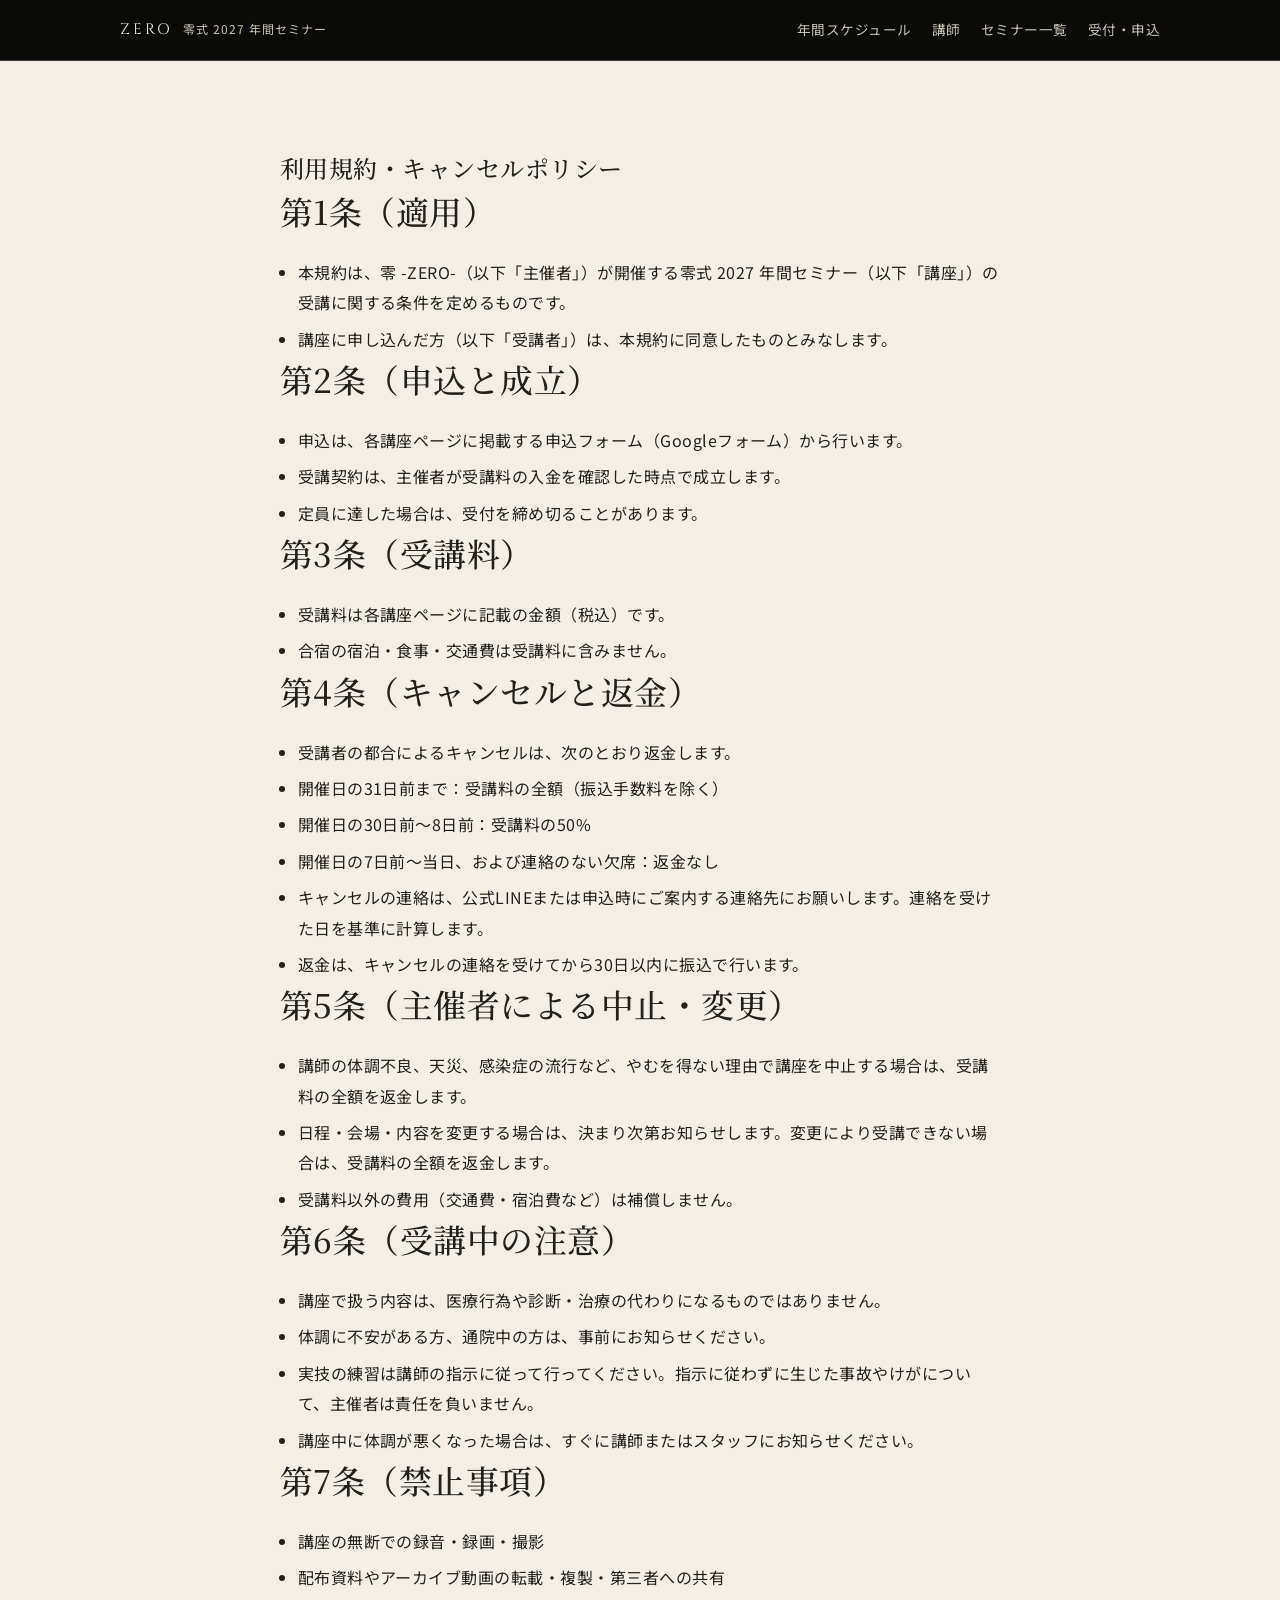
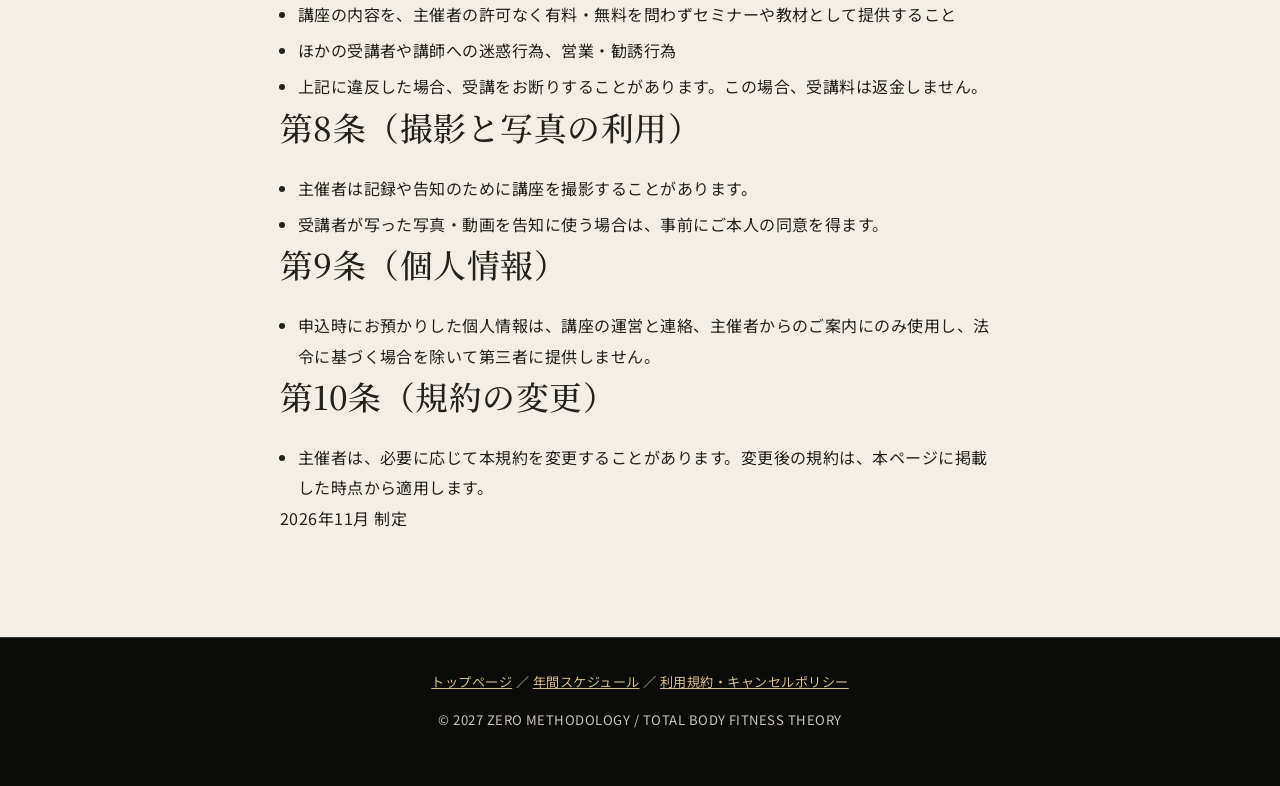
==== terms/index.html @ 41028b2f "持ち物・申込方法・キャンセル条件を全講座に設定し、利用規約ページを追加 Co-Authored-By: Claude Opus 5.5 <noreply@anthropic.com>" ====
<!DOCTYPE html>
<html lang="ja" class="no-js">
<head>
<meta charset="UTF-8">
<meta name="viewport" content="width=device-width, initial-scale=1.0, viewport-fit=cover">
<title>利用規約・キャンセルポリシー｜零式 2027 年間セミナー</title>
<meta name="description" content="零式 2027 年間セミナーの利用規約とキャンセルポリシーです。">
<meta property="og:title" content="利用規約・キャンセルポリシー｜零式 2027 年間セミナー">
<meta property="og:description" content="零式 2027 年間セミナーの利用規約とキャンセルポリシーです。">
<meta property="og:type" content="website">
<link rel="preconnect" href="https://fonts.googleapis.com">
<link rel="preconnect" href="https://fonts.gstatic.com" crossorigin>
<link rel="stylesheet" href="https://fonts.googleapis.com/css2?family=Cinzel:wght@400;500&family=Noto+Sans+JP:wght@400;500&family=Noto+Serif+JP:wght@500&display=swap">
<link rel="stylesheet" href="../assets/style.css?v=4294c8380e01">
<script src="../assets/main.js?v=65ad460fbd22" defer></script>
</head>
<body class="has-sticky">
<a class="skip" href="#main">本文へ移動</a>
<header class="site-header"><div class="wrap">
  <a class="brand" href="../">ZERO<small>零式 2027 年間セミナー</small></a>
  <nav class="nav" aria-label="サイト内">
    <a href="../#schedule">年間スケジュール</a><a href="../#instructor">講師</a><a href="../#seminars">セミナー一覧</a><a href="../#entry">受付・申込</a>
  </nav>
  <details class="mobile-menu"><summary>メニュー</summary><nav aria-label="スマートフォンのサイト内メニュー"><a href="../#schedule">年間スケジュール</a><a href="../#instructor">講師プロフィール</a><a href="../#seminars">セミナー一覧</a><a href="../#entry">受付・申込</a></nav></details>
</div></header>
<main id="main"><section class="sec-ivory"><div class="wrap narrow"><h1>利用規約・キャンセルポリシー</h1><h2>第1条（適用）</h2><ul class="dots"><li>本規約は、零 -ZERO-（以下「主催者」）が開催する零式 2027 年間セミナー（以下「講座」）の受講に関する条件を定めるものです。</li><li>講座に申し込んだ方（以下「受講者」）は、本規約に同意したものとみなします。</li></ul><h2>第2条（申込と成立）</h2><ul class="dots"><li>申込は、各講座ページに掲載する申込フォーム（Googleフォーム）から行います。</li><li>受講契約は、主催者が受講料の入金を確認した時点で成立します。</li><li>定員に達した場合は、受付を締め切ることがあります。</li></ul><h2>第3条（受講料）</h2><ul class="dots"><li>受講料は各講座ページに記載の金額（税込）です。</li><li>合宿の宿泊・食事・交通費は受講料に含みません。</li></ul><h2>第4条（キャンセルと返金）</h2><ul class="dots"><li>受講者の都合によるキャンセルは、次のとおり返金します。</li><li>開催日の31日前まで：受講料の全額（振込手数料を除く）</li><li>開催日の30日前〜8日前：受講料の50%</li><li>開催日の7日前〜当日、および連絡のない欠席：返金なし</li><li>キャンセルの連絡は、公式LINEまたは申込時にご案内する連絡先にお願いします。連絡を受けた日を基準に計算します。</li><li>返金は、キャンセルの連絡を受けてから30日以内に振込で行います。</li></ul><h2>第5条（主催者による中止・変更）</h2><ul class="dots"><li>講師の体調不良、天災、感染症の流行など、やむを得ない理由で講座を中止する場合は、受講料の全額を返金します。</li><li>日程・会場・内容を変更する場合は、決まり次第お知らせします。変更により受講できない場合は、受講料の全額を返金します。</li><li>受講料以外の費用（交通費・宿泊費など）は補償しません。</li></ul><h2>第6条（受講中の注意）</h2><ul class="dots"><li>講座で扱う内容は、医療行為や診断・治療の代わりになるものではありません。</li><li>体調に不安がある方、通院中の方は、事前にお知らせください。</li><li>実技の練習は講師の指示に従って行ってください。指示に従わずに生じた事故やけがについて、主催者は責任を負いません。</li><li>講座中に体調が悪くなった場合は、すぐに講師またはスタッフにお知らせください。</li></ul><h2>第7条（禁止事項）</h2><ul class="dots"><li>講座の無断での録音・録画・撮影</li><li>配布資料やアーカイブ動画の転載・複製・第三者への共有</li><li>講座の内容を、主催者の許可なく有料・無料を問わずセミナーや教材として提供すること</li><li>ほかの受講者や講師への迷惑行為、営業・勧誘行為</li><li>上記に違反した場合、受講をお断りすることがあります。この場合、受講料は返金しません。</li></ul><h2>第8条（撮影と写真の利用）</h2><ul class="dots"><li>主催者は記録や告知のために講座を撮影することがあります。</li><li>受講者が写った写真・動画を告知に使う場合は、事前にご本人の同意を得ます。</li></ul><h2>第9条（個人情報）</h2><ul class="dots"><li>申込時にお預かりした個人情報は、講座の運営と連絡、主催者からのご案内にのみ使用し、法令に基づく場合を除いて第三者に提供しません。</li></ul><h2>第10条（規約の変更）</h2><ul class="dots"><li>主催者は、必要に応じて本規約を変更することがあります。変更後の規約は、本ページに掲載した時点から適用します。</li></ul><p>2026年11月 制定</p></div></section></main>
<footer class="site-footer">
  <p><a href="../">トップページ</a> ／ <a href="../#schedule">年間スケジュール</a> ／ <a href="../terms/">利用規約・キャンセルポリシー</a></p>
  <p>© 2027 ZERO METHODOLOGY / TOTAL BODY FITNESS THEORY</p>
</footer>
<div class="sticky-cta"><a class="btn solid" href="https://lin.ee/Tzghten" rel="noopener">LINEで問い合わせる</a></div>
</body>
</html>
---- assets/style.css ----
/* 静かな高級感・専門性・人の手の温かさ
   黒／チャコール／アイボリー／シャンパンゴールド。見出し=明朝、本文=ゴシック */
:root{
  --black:#0b0b0a; --charcoal:#1a1917; --charcoal-2:#24221f; --line:#3a3631;
  --ivory:#f4efe6; --ivory-2:#e9e2d6; --text:#ece7de; --text-sub:#c9c2b6;
  --ink:#24211d; --ink-sub:#5a534a;
  --gold:#d4bc8c; --gold-deep:#a8895a; --gold-soft:rgba(212,188,140,.38);
  --serif:'Noto Serif JP','Hiragino Mincho ProN','Yu Mincho',serif;
  --sans:'Noto Sans JP','Hiragino Sans','Yu Gothic',system-ui,sans-serif;
  --en:'Cinzel','Times New Roman',serif;
  --radius:4px;
}
*{box-sizing:border-box}
html{scroll-behavior:smooth;scroll-padding-top:84px;-webkit-text-size-adjust:100%}
body{margin:0;background:var(--black);color:var(--text);font-family:var(--sans);font-size:16px;line-height:1.9;letter-spacing:.03em}
img{max-width:100%;height:auto;display:block}
a{color:var(--gold)}
a:focus-visible,button:focus-visible{outline:2px solid var(--gold);outline-offset:3px}
.wrap{max-width:1080px;margin:0 auto;padding-inline:20px}
.narrow{max-width:760px}
.skip{position:absolute;left:-999px;top:0;background:var(--gold);color:#000;padding:8px 14px;z-index:100}
.skip:focus{left:8px}

/* header */
.site-header{position:sticky;top:0;z-index:40;background:rgba(11,11,10,.88);backdrop-filter:blur(8px);border-bottom:1px solid var(--line)}
.site-header .wrap{display:flex;align-items:center;justify-content:space-between;gap:16px;min-height:60px}
.brand{font-family:var(--en);color:var(--ivory);text-decoration:none;letter-spacing:.2em;font-size:.95rem}
.brand small{font-family:var(--sans);letter-spacing:.08em;color:var(--text-sub);margin-left:10px;font-size:.75rem}
.nav{display:flex;gap:20px;font-size:.85rem}
.nav a{color:var(--text-sub);text-decoration:none}
.nav a:hover{color:var(--gold)}
@media (max-width:760px){.nav{display:none}}

/* sections */
section{padding-block:88px}
.sec-ivory{background:var(--ivory);color:var(--ink)}
.sec-ivory a{color:#745a30}
.sec-charcoal{background:var(--charcoal)}
.eyebrow{font-family:var(--en);color:var(--gold);letter-spacing:.28em;font-size:.78rem;margin:0 0 10px}
.sec-ivory .eyebrow{color:#745a30}
h1,h2,h3{font-family:var(--serif);font-weight:500;line-height:1.55;text-wrap:balance;margin:0}
h2{font-size:clamp(1.5rem,3.2vw,2.05rem);margin-bottom:20px}
h3{font-size:1.2rem}
.lead{color:var(--text-sub);max-width:680px;margin:0}
.sec-ivory .lead{color:var(--ink-sub)}
p{margin:0 0 1em}

/* marker */
.mk{background-image:linear-gradient(transparent 62%,var(--gold-soft) 62%);background-repeat:no-repeat;background-size:100% 100%;padding:0 .1em}
.js .mk{background-size:0 100%;transition:background-size .7s ease-out}
.js .mk.on{background-size:100% 100%}
.sec-ivory .mk{background-image:linear-gradient(transparent 62%,rgba(212,188,140,.55) 62%)}

/* fade */
.js .fade{opacity:0;transform:translateY(12px);transition:opacity .6s ease,transform .6s ease}
.js .fade.on{opacity:1;transform:none}

/* buttons */
.btn{display:inline-flex;align-items:center;justify-content:center;gap:8px;min-height:48px;padding:12px 28px;border:1px solid var(--gold);color:var(--gold);background:transparent;text-decoration:none;font-family:var(--sans);font-size:.95rem;letter-spacing:.08em;border-radius:var(--radius);transition:background .25s,color .25s,transform .25s;cursor:pointer}
.btn:hover{background:rgba(212,188,140,.12);transform:translateY(-1px)}
.btn.solid{background:var(--gold);color:#16130f;border-color:var(--gold)}
.btn.solid:hover{background:#e2cc9f}
.btn.disabled{border-color:var(--line);color:var(--text-sub);cursor:default}
.btn.disabled:hover{background:none;transform:none}
.sec-ivory .btn{border-color:var(--gold-deep);color:#6d5634}
.sec-ivory .btn.solid{background:var(--ink);color:var(--ivory);border-color:var(--ink)}
.btns{display:flex;flex-wrap:wrap;gap:12px;margin-top:28px}

/* hero */
.hero{position:relative;overflow:hidden;min-height:min(92vh,820px);display:flex;align-items:flex-end;padding-block:120px 72px}
.hero-photo{position:absolute;inset:0;background:var(--charcoal) 70% 30%/cover no-repeat}
.hero-photo::after{content:"";position:absolute;inset:0;background:linear-gradient(90deg,rgba(11,11,10,.92) 0%,rgba(11,11,10,.7) 45%,rgba(11,11,10,.25) 100%),linear-gradient(0deg,rgba(11,11,10,.85),transparent 55%)}
.hero-grad{position:absolute;inset:-20%;background:radial-gradient(40% 50% at 20% 30%,rgba(140,105,60,.35),transparent 70%),radial-gradient(45% 55% at 75% 70%,rgba(212,188,140,.22),transparent 70%),radial-gradient(50% 50% at 50% 50%,rgba(60,55,48,.4),transparent 70%);mix-blend-mode:soft-light;animation:drift 18s ease-in-out infinite alternate}
.hero.paused .hero-grad{animation-play-state:paused}
@keyframes drift{0%{transform:translate(0,0) scale(1)}50%{transform:translate(4%,-3%) scale(1.06)}100%{transform:translate(-3%,3%) scale(1.02)}}
.hero .wrap{position:relative;z-index:1;width:100%}
.hero-year{font-family:var(--en);color:var(--gold);letter-spacing:.3em;font-size:.85rem;margin:0 0 14px}
.hero h1{font-size:clamp(1.9rem,5.4vw,3.2rem);color:var(--ivory);margin-bottom:18px}
.hero-sub{color:var(--ivory-2);max-width:560px;font-size:1.02rem}
.hero-facts{display:flex;flex-wrap:wrap;gap:8px 20px;margin:22px 0 0;padding:0;list-style:none;font-size:.9rem;color:var(--ivory-2)}
.hero-facts li::before{content:"";display:inline-block;width:6px;height:6px;background:var(--gold);border-radius:50%;margin-right:8px;vertical-align:middle}
.motion-toggle{position:absolute;right:16px;top:16px;z-index:2;background:rgba(11,11,10,.6);color:var(--ivory-2);border:1px solid var(--line);border-radius:999px;font-size:.78rem;padding:6px 14px;cursor:pointer}
.no-js .motion-toggle{display:none}

/* intro (short instructor) */
.intro{display:grid;grid-template-columns:220px 1fr;gap:36px;align-items:center}
.intro img{aspect-ratio:3/4;object-fit:cover;border-radius:var(--radius)}
.intro .name{font-family:var(--serif);font-size:1.4rem;margin:0}
.intro .role{color:var(--ink-sub);font-size:.9rem;margin:4px 0 14px}

/* steps */
.steps{display:grid;grid-template-columns:repeat(4,1fr);gap:16px;margin-top:36px;counter-reset:s}
.step{background:var(--charcoal-2);border:1px solid var(--line);padding:24px 20px;border-radius:var(--radius);min-width:0}
.step .lv{font-family:var(--en);color:var(--gold);font-size:.75rem;letter-spacing:.2em}
.step h3{font-size:1.05rem;margin:6px 0 8px}
.step p{margin:0;color:var(--text-sub);font-size:.92rem}
.cond{margin-top:20px;font-size:.92rem;color:var(--text-sub)}

/* schedule */
.sched{margin-top:36px;border-top:1px solid var(--line)}
.row{display:grid;grid-template-columns:80px 230px 1fr auto;gap:16px;align-items:center;padding:18px 0;border-bottom:1px solid var(--line)}
.row .m{font-family:var(--en);color:var(--gold);font-size:1.5rem;line-height:1}
.row .d{font-variant-numeric:tabular-nums;font-size:.95rem}
.row .t a{color:var(--ivory);text-decoration:none;font-family:var(--serif);font-size:1.05rem}
.row .t a:hover{color:var(--gold)}
.row .t small{display:block;color:var(--text-sub);font-size:.85rem}
.chip{display:inline-block;font-size:.78rem;padding:3px 10px;border:1px solid var(--gold-soft);color:var(--gold);border-radius:999px;white-space:nowrap}
.chip.place-kochi{background:var(--gold);color:#16130f;border-color:var(--gold)}
.chip.status{border-color:var(--line);color:var(--text-sub)}
.sec-ivory .chip{color:#6d5634;border-color:rgba(168,137,90,.5)}

/* profile */
.profile{display:grid;grid-template-columns:minmax(0,5fr) minmax(0,7fr);gap:48px;align-items:start}
.profile figure{margin:0;display:grid;gap:12px}
.profile figure img{border-radius:var(--radius);aspect-ratio:4/5;object-fit:cover}
.profile figcaption{font-size:.85rem;color:var(--ink-sub)}
.pf-block{margin-top:28px}
.pf-block h3{font-size:1.05rem;margin-bottom:10px;padding-bottom:6px;border-bottom:1px solid rgba(168,137,90,.4)}
.pf-block ul{margin:0;padding-left:1.2em}
.pf-block li{margin-bottom:4px}
.pf-note{font-size:.85rem;color:var(--ink-sub)}

/* cards */
.cards{display:grid;grid-template-columns:repeat(3,minmax(0,1fr));gap:20px;margin-top:36px}
.card{background:var(--charcoal-2);border:1px solid var(--line);border-radius:var(--radius);overflow:hidden;display:flex;flex-direction:column}
.card img{aspect-ratio:16/10;object-fit:cover}
.card-body{padding:22px 20px 24px;display:flex;flex-direction:column;gap:12px;flex:1}
.card .lv{font-family:var(--en);color:var(--gold);font-size:.72rem;letter-spacing:.2em}
.card h3{font-size:1.15rem}
.card .btn{align-self:flex-start;min-height:44px;padding:10px 18px;font-size:.88rem}
.card p{margin:0;color:var(--text-sub);font-size:.95rem}
.card dl{margin:0;display:grid;grid-template-columns:auto minmax(0,1fr);gap:4px 12px;font-size:.88rem}
.card dt{color:var(--gold)}
.card dd{margin:0;color:var(--text)}

/* release / flow */
.release{display:grid;grid-template-columns:repeat(4,minmax(0,1fr));gap:16px;margin-top:32px}
.rel{border-top:2px solid var(--gold-deep);padding-top:14px}
.rel .when{font-family:var(--serif);font-size:1.1rem}
.rel ul{margin:6px 0 0;padding-left:1.1em;font-size:.92rem;color:var(--ink-sub)}
.flow{list-style:none;padding:0;margin:40px 0 0;display:grid;grid-template-columns:repeat(4,minmax(0,1fr));gap:12px;counter-reset:f}
.flow li{counter-increment:f;background:#fff;border:1px solid var(--ivory-2);padding:18px 16px;border-radius:var(--radius);font-size:.95rem}
.flow li::before{content:"STEP " counter(f);display:block;font-family:var(--en);color:var(--gold-deep);font-size:.75rem;letter-spacing:.15em;margin-bottom:6px}

/* line cta */
.line-cta{text-align:center}
.line-cta .lead{margin:0 auto}
.line-cta .btns{justify-content:center}
.note{font-size:.85rem;color:var(--text-sub);margin-top:14px}
.sec-ivory .note{color:var(--ink-sub)}

/* detail page */
.crumb{font-size:.85rem;padding-block:16px;color:var(--text-sub)}
.crumb a{color:var(--text-sub)}
.d-hero{display:grid;grid-template-columns:minmax(0,6fr) minmax(0,5fr);gap:40px;align-items:center;padding-block:40px 80px}
.d-hero img{border-radius:var(--radius);aspect-ratio:4/3;object-fit:cover}
.d-hero h1{font-size:clamp(1.7rem,4.2vw,2.5rem);color:var(--ivory);margin:6px 0 14px}
.d-hero .catch{font-family:var(--serif);font-size:1.15rem;color:var(--gold);margin-bottom:10px}
.facts{margin:22px 0 0;display:grid;grid-template-columns:auto minmax(0,1fr);gap:8px 16px;font-size:.95rem}
.facts dt{color:var(--gold)}
.facts dd{margin:0}
.d-sec h2{margin-bottom:24px}
.checks{list-style:none;padding:0;margin:0;display:grid;gap:10px}
.checks li{padding-left:28px;position:relative}
.checks li::before{content:"";position:absolute;left:4px;top:.75em;width:12px;height:6px;border-left:2px solid var(--gold-deep);border-bottom:2px solid var(--gold-deep);transform:rotate(-45deg)}
.sec-charcoal .checks li::before,.d-sec:not(.sec-ivory) .checks li::before{border-color:var(--gold)}
.pending-box{border:1px dashed var(--gold-soft);padding:20px;border-radius:var(--radius);color:var(--text-sub)}
.sec-ivory .pending-box{border-color:rgba(168,137,90,.6);color:var(--ink-sub)}
.mood{display:grid;grid-template-columns:repeat(3,minmax(0,1fr));gap:12px;margin-top:24px}
.mood img{aspect-ratio:1/1;object-fit:cover;border-radius:var(--radius)}
.outline{width:100%;border-collapse:collapse;font-size:.95rem}
.outline th,.outline td{text-align:left;vertical-align:top;padding:14px 12px;border-bottom:1px solid var(--ivory-2)}
.outline th{width:28%;font-weight:500;color:#6d5634;white-space:nowrap}
.faq details{border-bottom:1px solid var(--line);padding:16px 0}
.faq summary{cursor:pointer;font-weight:500;list-style:none;padding-right:28px;position:relative}
.faq summary::after{content:"+";position:absolute;right:4px;top:0;color:var(--gold);font-size:1.2rem}
.faq details[open] summary::after{content:"−"}
.faq details p{margin:10px 0 0;color:var(--text-sub)}
.related{display:grid;grid-template-columns:repeat(3,minmax(0,1fr));gap:12px;margin-top:20px}
.related a{display:block;padding:16px;border:1px solid var(--line);border-radius:var(--radius);text-decoration:none;color:var(--ivory)}
.related a small{display:block;color:var(--text-sub);font-size:.8rem}
.related a:hover{border-color:var(--gold)}

/* footer + sticky */
.site-footer{border-top:1px solid var(--line);padding:32px 20px 40px;text-align:center;color:var(--text-sub);font-size:.82rem}
.sticky-cta{display:none}
@media (max-width:760px){
  body.has-sticky{padding-bottom:calc(100px + env(safe-area-inset-bottom,0px))}
  .sticky-cta{display:flex;position:fixed;left:0;right:0;bottom:0;z-index:50;gap:8px;padding:10px 12px calc(10px + env(safe-area-inset-bottom,0px));background:rgba(11,11,10,.94);border-top:1px solid var(--line)}
  .sticky-cta .btn{flex:1;min-height:48px;padding:10px 12px;font-size:.9rem}
}

/* responsive */
@media (max-width:960px){
  .cards,.related{grid-template-columns:repeat(2,minmax(0,1fr))}
  .steps,.release,.flow{grid-template-columns:repeat(2,minmax(0,1fr))}
  .row{grid-template-columns:60px 1fr;row-gap:4px}
  .row .d{grid-column:2}
  .row .t{grid-column:2}
  .row .s{grid-column:2}
  .row .m{grid-row:1 / span 3;align-self:start;padding-top:4px}
  .profile,.d-hero{grid-template-columns:1fr}
}
@media (max-width:600px){
  section{padding-block:64px}
  .cards,.related,.steps,.release,.flow,.mood{grid-template-columns:1fr}
  .intro{grid-template-columns:1fr;gap:20px}
  .intro img{max-width:220px}
  .outline th{width:auto;white-space:normal;display:block;border-bottom:none;padding-bottom:0}
  .outline td{display:block;padding-top:4px}
  .hero{padding-block:100px 64px}
}
@media (prefers-reduced-motion:reduce){
  html{scroll-behavior:auto}
  .hero-grad{animation:none}
  .js .fade{opacity:1;transform:none;transition:none}
  .js .mk{background-size:100% 100%;transition:none}
  .btn{transition:none}
  .motion-toggle{display:none}
}

/* ページ内移動とスマートフォンのナビゲーション */
.mobile-menu{display:none}
.detail-nav{display:flex;flex-wrap:wrap;gap:8px;padding-block:16px 32px}
.detail-nav a{display:inline-flex;align-items:center;min-height:44px;padding:8px 16px;border:1px solid var(--line);border-radius:999px;text-decoration:none}
.detail-nav a:hover{border-color:var(--gold);background:var(--charcoal)}
.history-note{margin-top:24px;padding:20px 24px;border-left:2px solid var(--gold);background:var(--charcoal)}
.history-note h3{font-size:1rem;margin-bottom:8px}
.history-note p{margin-bottom:8px}
.history-note small{color:var(--text-sub)}
.release-note{margin-top:24px}
.release-note h3{font-size:1rem;margin-bottom:10px}
.release-note p{margin-bottom:0}
.motion-toggle{min-height:44px}
.faq summary{min-height:44px}
.sec-ivory :focus-visible{outline-color:#745a30}
.flow li::before{color:#745a30}
@media(max-width:760px){
  .mobile-menu{display:block;position:relative}
  .mobile-menu summary{min-height:44px;display:flex;align-items:center;padding:6px 10px;color:var(--gold);cursor:pointer;list-style:none;border:1px solid var(--line);border-radius:4px}
  .mobile-menu summary::-webkit-details-marker{display:none}
  .mobile-menu nav{position:absolute;top:calc(100% + 8px);right:0;width:240px;max-width:calc(100vw - 40px);padding:8px;background:var(--charcoal);border:1px solid var(--line);box-shadow:0 12px 28px #0006}
  .mobile-menu a{display:block;padding:12px;min-height:48px;text-decoration:none}
  .brand{letter-spacing:.1em}
  .brand small{display:block;margin-left:0;font-size:.65rem}
  .detail-nav{gap:8px}
  .detail-nav a{font-size:.9rem;padding:8px 12px}
  .facts,.card dl{font-size:1rem}
  .sticky-cta .btn{min-width:0;letter-spacing:0}
}

/* ---- 講座選び（トップ） ---- */
.common-info{margin-top:24px;padding:18px 20px;border:1px solid var(--line);border-radius:var(--radius);background:var(--charcoal-2);font-size:.95rem;display:grid;gap:6px}
.common-info p{margin:0;color:var(--text-sub)}
.common-info strong{color:var(--gold);font-weight:500}
.filter{margin-top:28px;display:grid;gap:16px}
.js .filter[hidden]{display:grid}
.filter-row{display:flex;flex-wrap:wrap;align-items:center;gap:10px 14px;border:0;margin:0;padding:0;min-width:0}
.filter-row label,.filter-row legend{color:var(--gold);font-size:.9rem;padding:0;margin-bottom:6px}
.filter select{min-height:44px;max-width:100%;background:var(--charcoal-2);color:var(--text);border:1px solid var(--line);border-radius:var(--radius);padding:8px 12px;font:inherit;font-size:.95rem}
.topic-btns{display:flex;flex-wrap:wrap;gap:8px}
.topic{min-height:40px;padding:6px 14px;border-radius:999px;border:1px solid var(--line);background:transparent;color:var(--text-sub);font:inherit;font-size:.88rem;cursor:pointer}
.topic[aria-pressed="true"]{background:var(--gold);border-color:var(--gold);color:#16130f}
.filter-foot{display:flex;flex-wrap:wrap;align-items:center;justify-content:space-between;gap:12px}
.filter-foot .count{margin:0;color:var(--text)}
.filter-foot .reset{min-height:40px;padding:8px 18px;font-size:.88rem}
.card[hidden]{display:none}
.empty{margin-top:24px;padding:20px;border:1px dashed var(--gold-soft);border-radius:var(--radius);color:var(--text-sub)}
.tags{display:flex;flex-wrap:wrap;gap:6px;margin-top:auto}
.tag-topic{font-size:.75rem;color:var(--text-sub);border:1px solid var(--line);border-radius:999px;padding:2px 10px}

/* ---- 詳細ページ ---- */
.d-hero{align-items:start}
.d-photo{margin:0}
.d-photo img{aspect-ratio:4/3;object-fit:cover;object-position:50% 30%;border-radius:var(--radius)}
.d-photo figcaption{font-size:.8rem;color:var(--text-sub);margin-top:6px}
.st{display:inline-block;padding:1px 10px;border-radius:999px;border:1px solid var(--gold-soft);font-size:.9rem}
.st-open{background:var(--gold);color:#16130f;border-color:var(--gold)}
.cond-box{margin-top:20px;padding:14px 16px;background:#fff;border:1px solid var(--ivory-2);border-radius:var(--radius)}
.two-col{display:grid;grid-template-columns:repeat(2,minmax(0,1fr));gap:24px}
.two-col>div{background:var(--charcoal-2);border:1px solid var(--line);border-radius:var(--radius);padding:22px 20px;min-width:0}
.two-col h3{font-size:1.05rem;margin-bottom:12px;color:var(--gold)}
.dots{margin:0;padding-left:1.1em;display:grid;gap:6px}
.day{border-left:2px solid var(--gold);padding:4px 0 4px 18px;margin-top:24px}
.day h3{font-size:1.05rem;margin-bottom:8px}
.day ol,.flow-list{margin:0;padding-left:1.3em;display:grid;gap:6px;color:var(--text)}
.ref-note{font-size:.88rem;color:var(--text-sub);border:1px solid var(--line);border-radius:var(--radius);padding:10px 14px;margin:0 0 12px}
.pending-box strong{color:var(--gold)}
.sec-ivory .pending-box strong{color:#6d5634}
@media (max-width:960px){
  .d-hero{gap:20px;padding-block:16px 56px}
  .d-photo img{aspect-ratio:16/9}
}
@media (max-width:600px){
  .two-col{grid-template-columns:1fr}
}

/* カリキュラムの開閉式 */
.acc{display:grid;gap:10px;margin-top:8px}
.acc details{border:1px solid var(--line);border-radius:var(--radius);background:var(--charcoal-2);padding:0}
.acc summary{cursor:pointer;list-style:none;padding:16px 44px 16px 18px;position:relative;font-family:var(--serif);font-size:1.02rem}
.acc summary::-webkit-details-marker{display:none}
.acc summary::after{content:"+";position:absolute;right:18px;top:14px;color:var(--gold);font-size:1.2rem}
.acc details[open] summary::after{content:"−"}
.acc summary span{display:block;font-family:var(--sans);font-size:.9rem;color:var(--text-sub);margin-top:4px}
.acc details>ul,.acc details>h4{margin-inline:18px}
.acc details>ul{margin-bottom:16px}
.acc h4{font-family:var(--serif);font-weight:500;font-size:.98rem;color:var(--gold);margin-top:14px;margin-bottom:6px}
.acc details>ul:last-child{margin-bottom:18px}
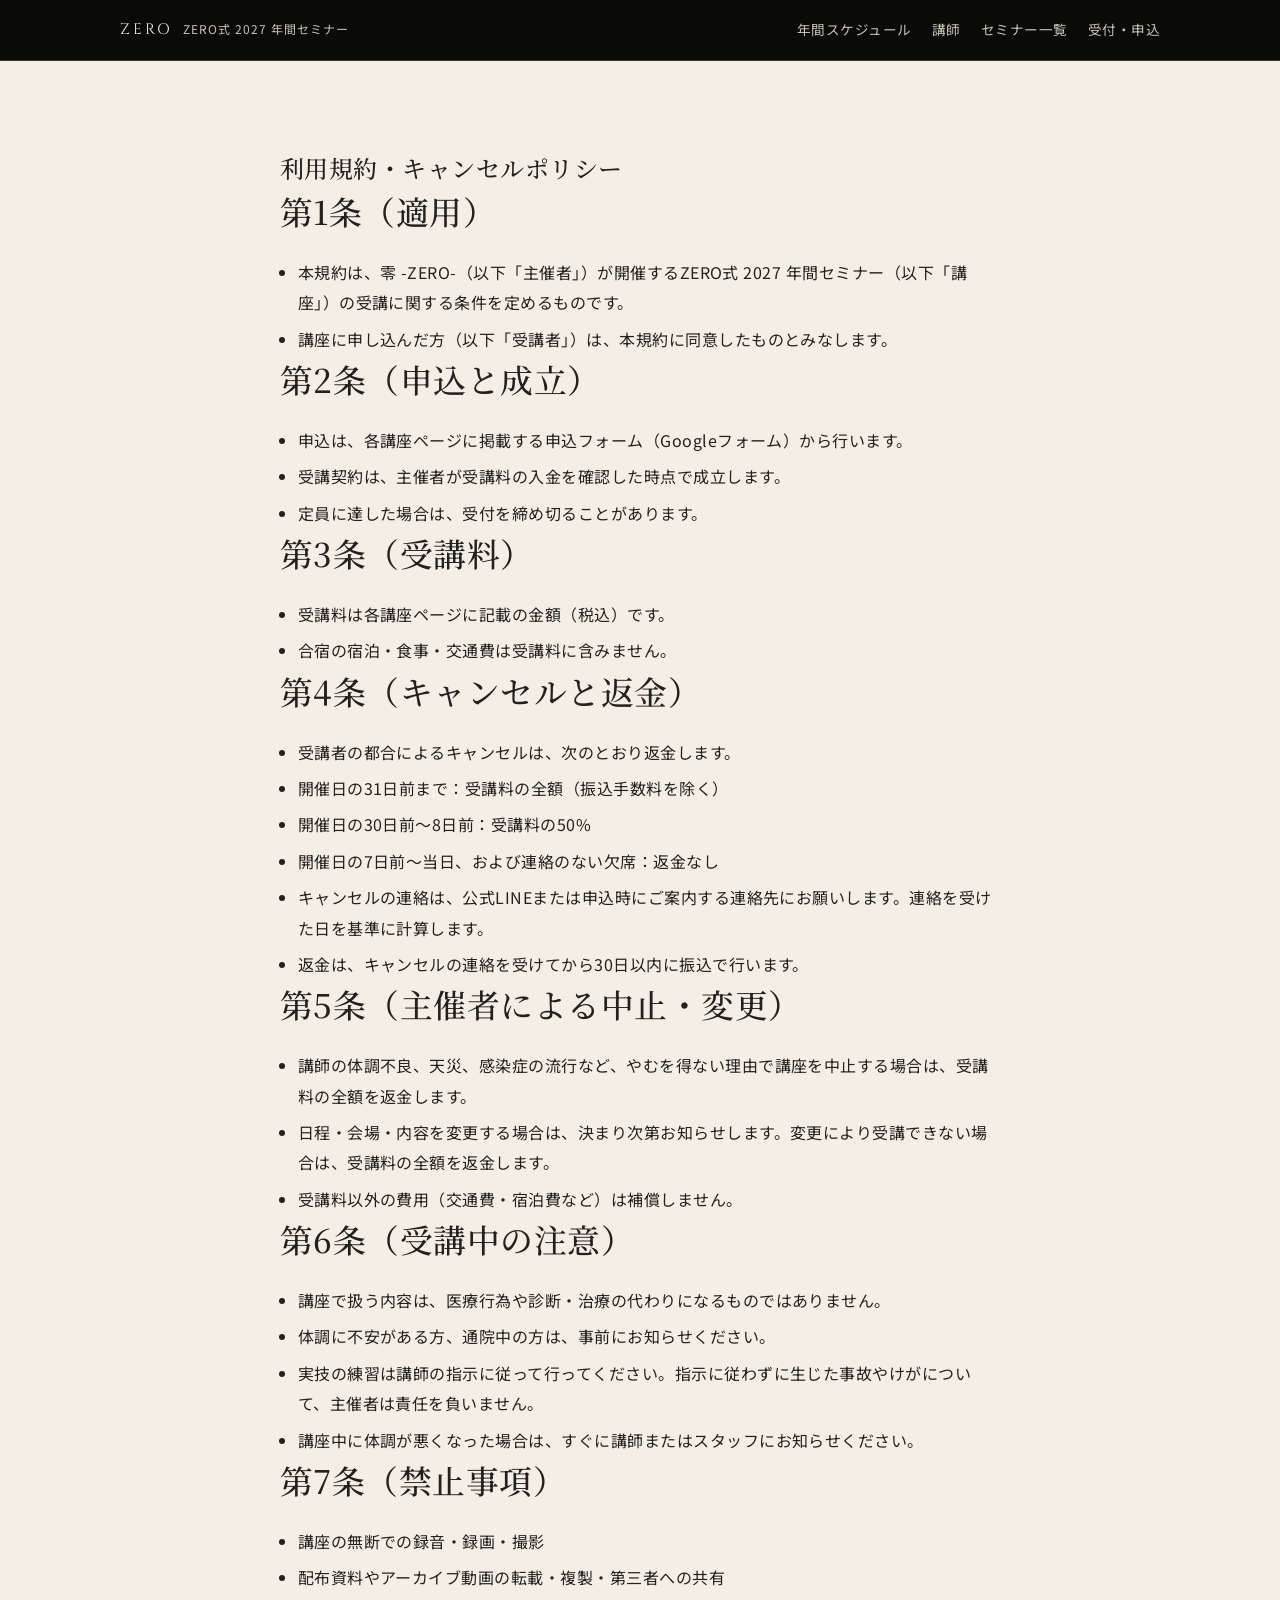
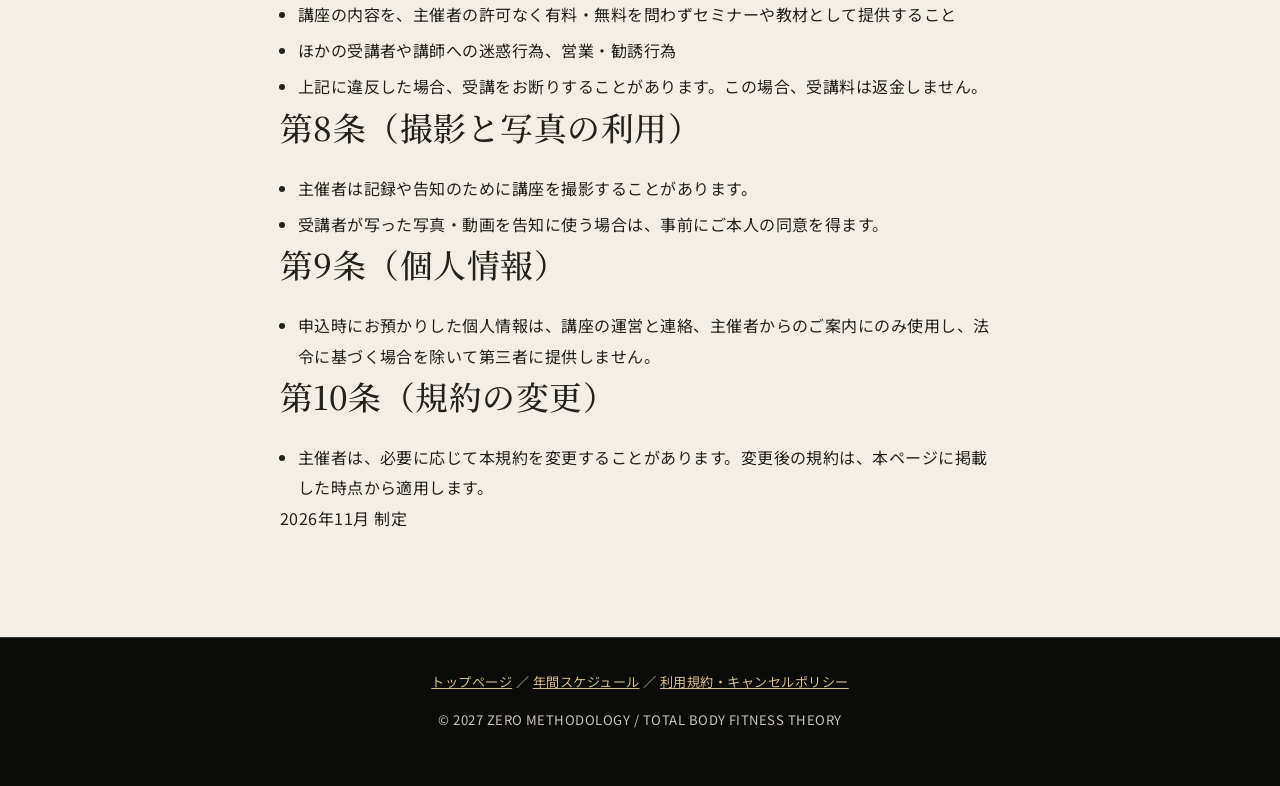
==== commit edc58500: "零式の表記をZERO式に変更 Co-Authored-By: Claude Opus 5.5 <noreply@anthropic.com>" ====
--- a/terms/index.html
+++ b/terms/index.html
@@ -3,10 +3,10 @@
 <head>
 <meta charset="UTF-8">
 <meta name="viewport" content="width=device-width, initial-scale=1.0, viewport-fit=cover">
-<title>利用規約・キャンセルポリシー｜零式 2027 年間セミナー</title>
-<meta name="description" content="零式 2027 年間セミナーの利用規約とキャンセルポリシーです。">
-<meta property="og:title" content="利用規約・キャンセルポリシー｜零式 2027 年間セミナー">
-<meta property="og:description" content="零式 2027 年間セミナーの利用規約とキャンセルポリシーです。">
+<title>利用規約・キャンセルポリシー｜ZERO式 2027 年間セミナー</title>
+<meta name="description" content="ZERO式 2027 年間セミナーの利用規約とキャンセルポリシーです。">
+<meta property="og:title" content="利用規約・キャンセルポリシー｜ZERO式 2027 年間セミナー">
+<meta property="og:description" content="ZERO式 2027 年間セミナーの利用規約とキャンセルポリシーです。">
 <meta property="og:type" content="website">
 <link rel="preconnect" href="https://fonts.googleapis.com">
 <link rel="preconnect" href="https://fonts.gstatic.com" crossorigin>
@@ -17,13 +17,13 @@
 <body class="has-sticky">
 <a class="skip" href="#main">本文へ移動</a>
 <header class="site-header"><div class="wrap">
-  <a class="brand" href="../">ZERO<small>零式 2027 年間セミナー</small></a>
+  <a class="brand" href="../">ZERO<small>ZERO式 2027 年間セミナー</small></a>
   <nav class="nav" aria-label="サイト内">
     <a href="../#schedule">年間スケジュール</a><a href="../#instructor">講師</a><a href="../#seminars">セミナー一覧</a><a href="../#entry">受付・申込</a>
   </nav>
   <details class="mobile-menu"><summary>メニュー</summary><nav aria-label="スマートフォンのサイト内メニュー"><a href="../#schedule">年間スケジュール</a><a href="../#instructor">講師プロフィール</a><a href="../#seminars">セミナー一覧</a><a href="../#entry">受付・申込</a></nav></details>
 </div></header>
-<main id="main"><section class="sec-ivory"><div class="wrap narrow"><h1>利用規約・キャンセルポリシー</h1><h2>第1条（適用）</h2><ul class="dots"><li>本規約は、零 -ZERO-（以下「主催者」）が開催する零式 2027 年間セミナー（以下「講座」）の受講に関する条件を定めるものです。</li><li>講座に申し込んだ方（以下「受講者」）は、本規約に同意したものとみなします。</li></ul><h2>第2条（申込と成立）</h2><ul class="dots"><li>申込は、各講座ページに掲載する申込フォーム（Googleフォーム）から行います。</li><li>受講契約は、主催者が受講料の入金を確認した時点で成立します。</li><li>定員に達した場合は、受付を締め切ることがあります。</li></ul><h2>第3条（受講料）</h2><ul class="dots"><li>受講料は各講座ページに記載の金額（税込）です。</li><li>合宿の宿泊・食事・交通費は受講料に含みません。</li></ul><h2>第4条（キャンセルと返金）</h2><ul class="dots"><li>受講者の都合によるキャンセルは、次のとおり返金します。</li><li>開催日の31日前まで：受講料の全額（振込手数料を除く）</li><li>開催日の30日前〜8日前：受講料の50%</li><li>開催日の7日前〜当日、および連絡のない欠席：返金なし</li><li>キャンセルの連絡は、公式LINEまたは申込時にご案内する連絡先にお願いします。連絡を受けた日を基準に計算します。</li><li>返金は、キャンセルの連絡を受けてから30日以内に振込で行います。</li></ul><h2>第5条（主催者による中止・変更）</h2><ul class="dots"><li>講師の体調不良、天災、感染症の流行など、やむを得ない理由で講座を中止する場合は、受講料の全額を返金します。</li><li>日程・会場・内容を変更する場合は、決まり次第お知らせします。変更により受講できない場合は、受講料の全額を返金します。</li><li>受講料以外の費用（交通費・宿泊費など）は補償しません。</li></ul><h2>第6条（受講中の注意）</h2><ul class="dots"><li>講座で扱う内容は、医療行為や診断・治療の代わりになるものではありません。</li><li>体調に不安がある方、通院中の方は、事前にお知らせください。</li><li>実技の練習は講師の指示に従って行ってください。指示に従わずに生じた事故やけがについて、主催者は責任を負いません。</li><li>講座中に体調が悪くなった場合は、すぐに講師またはスタッフにお知らせください。</li></ul><h2>第7条（禁止事項）</h2><ul class="dots"><li>講座の無断での録音・録画・撮影</li><li>配布資料やアーカイブ動画の転載・複製・第三者への共有</li><li>講座の内容を、主催者の許可なく有料・無料を問わずセミナーや教材として提供すること</li><li>ほかの受講者や講師への迷惑行為、営業・勧誘行為</li><li>上記に違反した場合、受講をお断りすることがあります。この場合、受講料は返金しません。</li></ul><h2>第8条（撮影と写真の利用）</h2><ul class="dots"><li>主催者は記録や告知のために講座を撮影することがあります。</li><li>受講者が写った写真・動画を告知に使う場合は、事前にご本人の同意を得ます。</li></ul><h2>第9条（個人情報）</h2><ul class="dots"><li>申込時にお預かりした個人情報は、講座の運営と連絡、主催者からのご案内にのみ使用し、法令に基づく場合を除いて第三者に提供しません。</li></ul><h2>第10条（規約の変更）</h2><ul class="dots"><li>主催者は、必要に応じて本規約を変更することがあります。変更後の規約は、本ページに掲載した時点から適用します。</li></ul><p>2026年11月 制定</p></div></section></main>
+<main id="main"><section class="sec-ivory"><div class="wrap narrow"><h1>利用規約・キャンセルポリシー</h1><h2>第1条（適用）</h2><ul class="dots"><li>本規約は、零 -ZERO-（以下「主催者」）が開催するZERO式 2027 年間セミナー（以下「講座」）の受講に関する条件を定めるものです。</li><li>講座に申し込んだ方（以下「受講者」）は、本規約に同意したものとみなします。</li></ul><h2>第2条（申込と成立）</h2><ul class="dots"><li>申込は、各講座ページに掲載する申込フォーム（Googleフォーム）から行います。</li><li>受講契約は、主催者が受講料の入金を確認した時点で成立します。</li><li>定員に達した場合は、受付を締め切ることがあります。</li></ul><h2>第3条（受講料）</h2><ul class="dots"><li>受講料は各講座ページに記載の金額（税込）です。</li><li>合宿の宿泊・食事・交通費は受講料に含みません。</li></ul><h2>第4条（キャンセルと返金）</h2><ul class="dots"><li>受講者の都合によるキャンセルは、次のとおり返金します。</li><li>開催日の31日前まで：受講料の全額（振込手数料を除く）</li><li>開催日の30日前〜8日前：受講料の50%</li><li>開催日の7日前〜当日、および連絡のない欠席：返金なし</li><li>キャンセルの連絡は、公式LINEまたは申込時にご案内する連絡先にお願いします。連絡を受けた日を基準に計算します。</li><li>返金は、キャンセルの連絡を受けてから30日以内に振込で行います。</li></ul><h2>第5条（主催者による中止・変更）</h2><ul class="dots"><li>講師の体調不良、天災、感染症の流行など、やむを得ない理由で講座を中止する場合は、受講料の全額を返金します。</li><li>日程・会場・内容を変更する場合は、決まり次第お知らせします。変更により受講できない場合は、受講料の全額を返金します。</li><li>受講料以外の費用（交通費・宿泊費など）は補償しません。</li></ul><h2>第6条（受講中の注意）</h2><ul class="dots"><li>講座で扱う内容は、医療行為や診断・治療の代わりになるものではありません。</li><li>体調に不安がある方、通院中の方は、事前にお知らせください。</li><li>実技の練習は講師の指示に従って行ってください。指示に従わずに生じた事故やけがについて、主催者は責任を負いません。</li><li>講座中に体調が悪くなった場合は、すぐに講師またはスタッフにお知らせください。</li></ul><h2>第7条（禁止事項）</h2><ul class="dots"><li>講座の無断での録音・録画・撮影</li><li>配布資料やアーカイブ動画の転載・複製・第三者への共有</li><li>講座の内容を、主催者の許可なく有料・無料を問わずセミナーや教材として提供すること</li><li>ほかの受講者や講師への迷惑行為、営業・勧誘行為</li><li>上記に違反した場合、受講をお断りすることがあります。この場合、受講料は返金しません。</li></ul><h2>第8条（撮影と写真の利用）</h2><ul class="dots"><li>主催者は記録や告知のために講座を撮影することがあります。</li><li>受講者が写った写真・動画を告知に使う場合は、事前にご本人の同意を得ます。</li></ul><h2>第9条（個人情報）</h2><ul class="dots"><li>申込時にお預かりした個人情報は、講座の運営と連絡、主催者からのご案内にのみ使用し、法令に基づく場合を除いて第三者に提供しません。</li></ul><h2>第10条（規約の変更）</h2><ul class="dots"><li>主催者は、必要に応じて本規約を変更することがあります。変更後の規約は、本ページに掲載した時点から適用します。</li></ul><p>2026年11月 制定</p></div></section></main>
 <footer class="site-footer">
   <p><a href="../">トップページ</a> ／ <a href="../#schedule">年間スケジュール</a> ／ <a href="../terms/">利用規約・キャンセルポリシー</a></p>
   <p>© 2027 ZERO METHODOLOGY / TOTAL BODY FITNESS THEORY</p>
